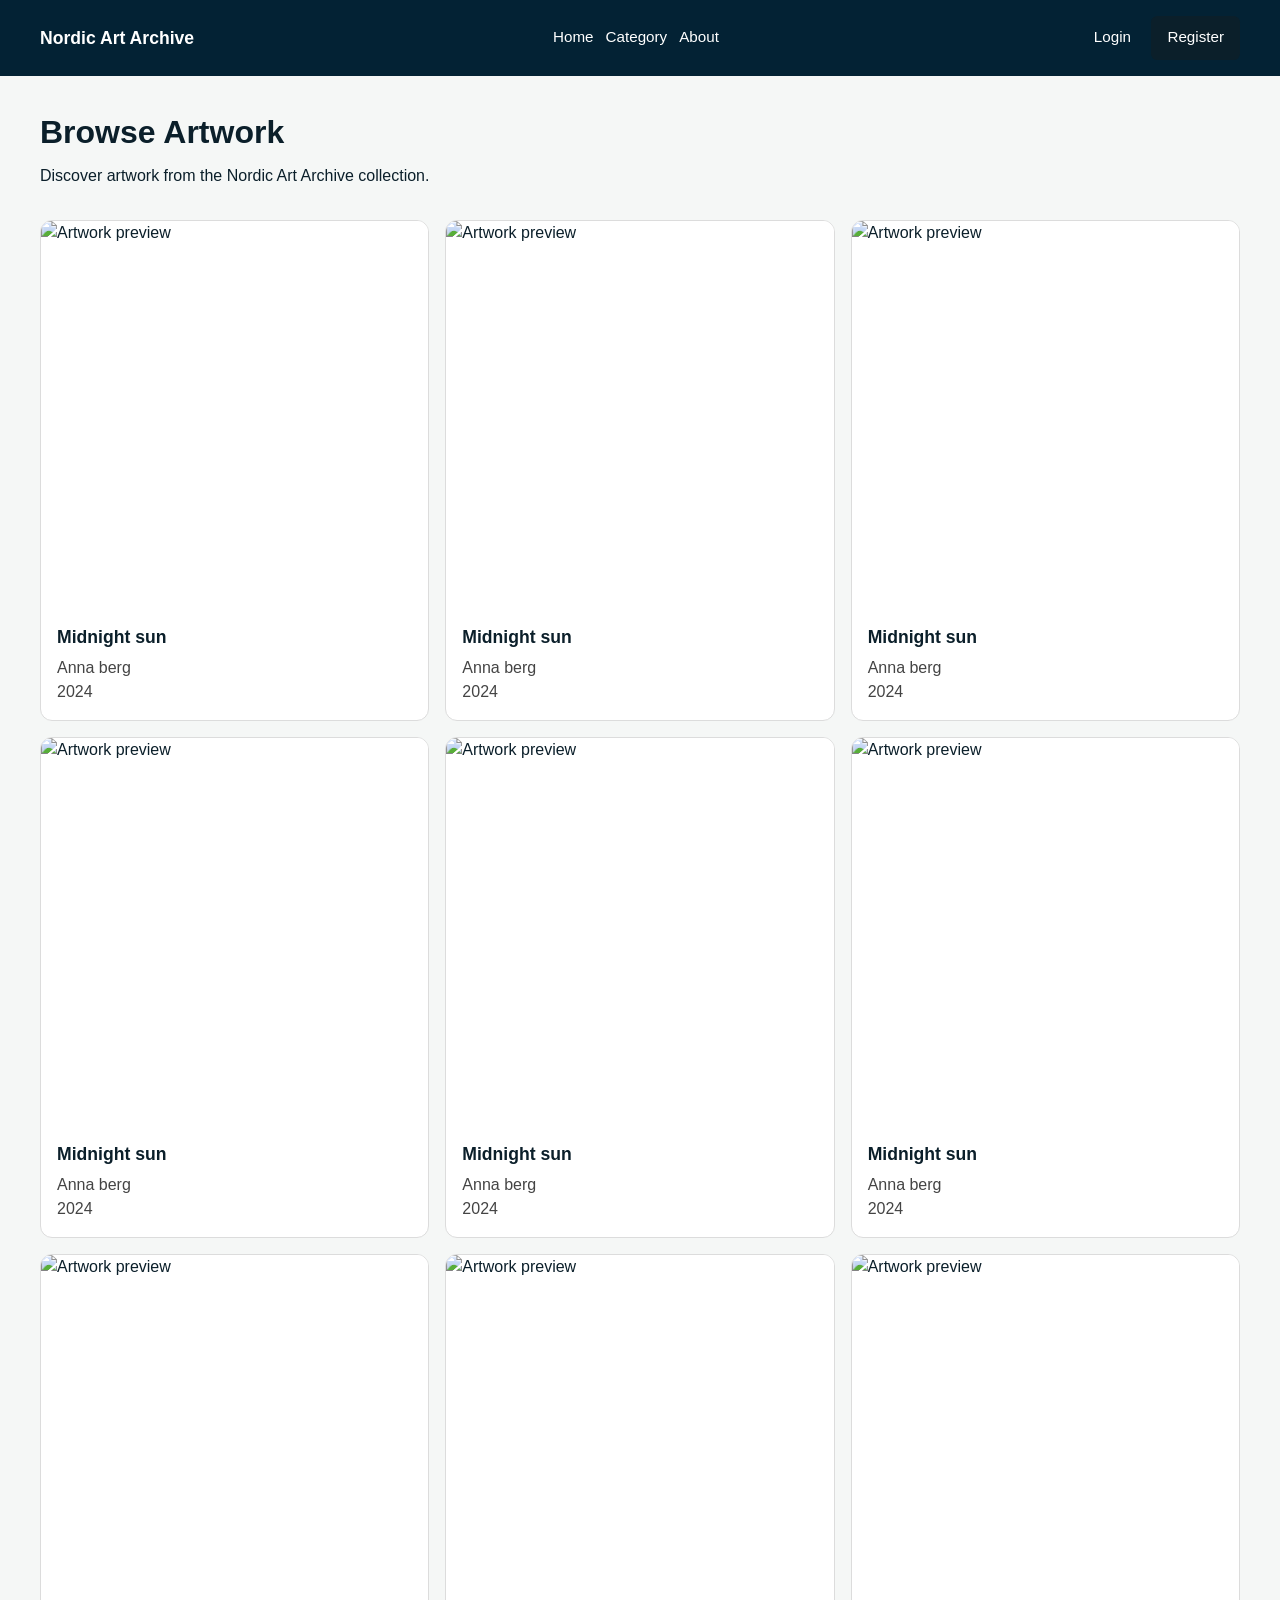
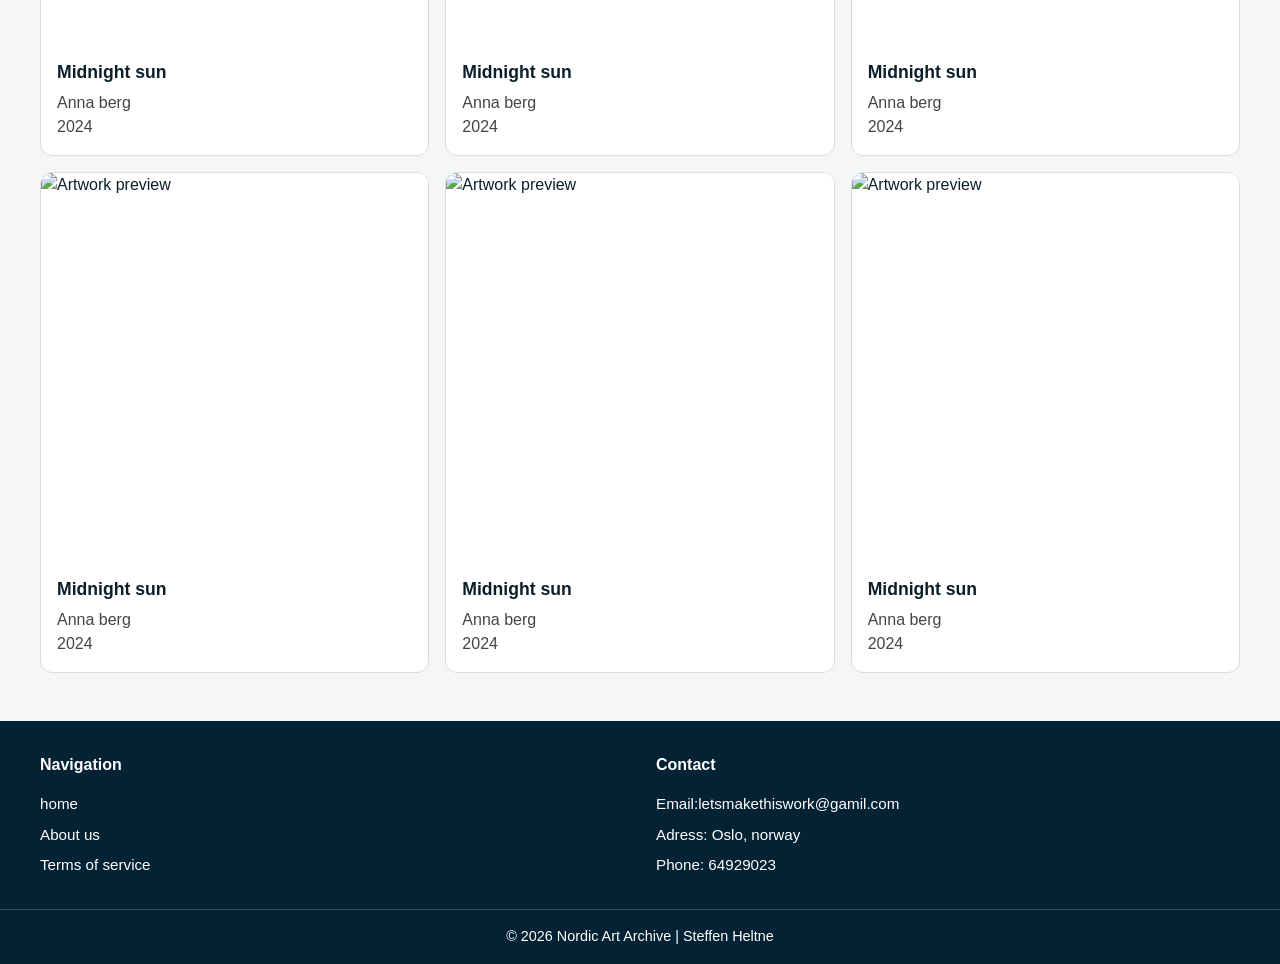
==== index.html @ b90b26b7 "changed  routing in html  and added more files  to  a diffrent folder" ====
<!doctype html>
<html lang="en">
  <head>
    <meta charset="UTF-8" />
    <meta name="viewport" content="width=device-width, initial-scale=1.0" />
    <title>Nordic Art Archive</title>
    <link rel="stylesheet" href="./assets/css/variables.css" />
    <link rel="stylesheet" href="./assets/css/style.css" />
  </head>
  <body>
    <header class="site-header">
      <div class="container header-wrapper">
        <a href="./index.html" class="logo">Nordic Art Archive</a>
        <!--Navbar with the nessesery buttons for an small site + an about page that will be added -->
        <nav class="site-nav" aria-label="Main navigation">
          <a href="./index.html" class="nav-link">Home</a>
          <a href="./artwork.html" class="nav-link">Category</a>
          <a href="./about.html" class="nav-link">About</a>
        </nav>

        <div class="header-section">
          <a href="#" class="btn btn-secondary">Login</a>
          <a href="#" class="btn btn-primary">Register</a>
        </div>
      </div>
    </header>
    <!--here is my main content, with 12 cards wisble to the customer who want to  see all of the art-->
    <main class="site-main">
      <section class="hero container">
        <h1 class="page-title">Browse Artwork</h1>
        <p class="page-lead">
          Discover artwork from the Nordic Art Archive collection.
        </p>
      </section>

      <section class="container">
        <div class="art-grid">
          <a href="#" class="art-card">
            <img src="#" alt="Artwork preview" class="art-card-image" />

            <div class="art-card-content">
              <h2 class="art-card-title">Midnight sun</h2>
              <p class="art-card-artist">Anna berg</p>
              <p class="art-card-year">2024</p>
            </div>
          </a>
          <a href="#" class="art-card">
            <img src="#" alt="Artwork preview" class="art-card-image" />

            <div class="art-card-content">
              <h2 class="art-card-title">Midnight sun</h2>
              <p class="art-card-artist">Anna berg</p>
              <p class="art-card-year">2024</p>
            </div>
          </a>
          <a href="#" class="art-card">
            <img src="#" alt="Artwork preview" class="art-card-image" />

            <div class="art-card-content">
              <h2 class="art-card-title">Midnight sun</h2>
              <p class="art-card-artist">Anna berg</p>
              <p class="art-card-year">2024</p>
            </div>
          </a>
          <a href="#" class="art-card">
            <img src="#" alt="Artwork preview" class="art-card-image" />

            <div class="art-card-content">
              <h2 class="art-card-title">Midnight sun</h2>
              <p class="art-card-artist">Anna berg</p>
              <p class="art-card-year">2024</p>
            </div>
          </a>
          <a href="#" class="art-card">
            <img src="#" alt="Artwork preview" class="art-card-image" />

            <div class="art-card-content">
              <h2 class="art-card-title">Midnight sun</h2>
              <p class="art-card-artist">Anna berg</p>
              <p class="art-card-year">2024</p>
            </div>
          </a>
          <a href="#" class="art-card">
            <img src="#" alt="Artwork preview" class="art-card-image" />

            <div class="art-card-content">
              <h2 class="art-card-title">Midnight sun</h2>
              <p class="art-card-artist">Anna berg</p>
              <p class="art-card-year">2024</p>
            </div>
          </a>
          <a href="#" class="art-card">
            <img src="#" alt="Artwork preview" class="art-card-image" />

            <div class="art-card-content">
              <h2 class="art-card-title">Midnight sun</h2>
              <p class="art-card-artist">Anna berg</p>
              <p class="art-card-year">2024</p>
            </div>
          </a>
          <a href="#" class="art-card">
            <img src="#" alt="Artwork preview" class="art-card-image" />

            <div class="art-card-content">
              <h2 class="art-card-title">Midnight sun</h2>
              <p class="art-card-artist">Anna berg</p>
              <p class="art-card-year">2024</p>
            </div>
          </a>
          <a href="#" class="art-card">
            <img src="#" alt="Artwork preview" class="art-card-image" />

            <div class="art-card-content">
              <h2 class="art-card-title">Midnight sun</h2>
              <p class="art-card-artist">Anna berg</p>
              <p class="art-card-year">2024</p>
            </div>
          </a>
          <a href="#" class="art-card">
            <img src="#" alt="Artwork preview" class="art-card-image" />

            <div class="art-card-content">
              <h2 class="art-card-title">Midnight sun</h2>
              <p class="art-card-artist">Anna berg</p>
              <p class="art-card-year">2024</p>
            </div>
          </a>
          <a href="#" class="art-card">
            <img src="#" alt="Artwork preview" class="art-card-image" />

            <div class="art-card-content">
              <h2 class="art-card-title">Midnight sun</h2>
              <p class="art-card-artist">Anna berg</p>
              <p class="art-card-year">2024</p>
            </div>
          </a>
          <a href="#" class="art-card">
            <img src="#" alt="Artwork preview" class="art-card-image" />

            <div class="art-card-content">
              <h2 class="art-card-title">Midnight sun</h2>
              <p class="art-card-artist">Anna berg</p>
              <p class="art-card-year">2024</p>
            </div>
          </a>
        </div>
      </section>
    </main>
    <!--My footer with details as contact/email/adress/phone typical small and easy footer-->
    <footer class="site-footer">
      <div class="container footer-wrapper">
        <div class="footer-column">
          <h2 class="footer-title">Navigation</h2>
          <a href="./index.html" class="footer-link">home</a>
          <a href="#" class="footer-link">About us</a>
          <a href="#" class="footer-link">Terms of service</a>
        </div>
        <div class="footer-column">
          <h2 class="footer-title">Contact</h2>
          <p class="footer-text">Email:letsmakethiswork@gamil.com</p>
          <p class="footer-text">Adress: Oslo, norway</p>
          <p class="footer-text">Phone: 64929023</p>
        </div>
      </div>

      <p class="footer-bottom">© 2026 Nordic Art Archive | Steffen Heltne</p>
    </footer>
    <script type="module" src="index.js"></script>
  </body>
</html>
---- assets/css/variables.css ----
:root {
  /*Background colors*/
  --color-bg: #f5f7f6; /* body with a whitecramy color for AAA approval*/
  --color-surface: #ffffff; /* card will have a white surface to show if a error acure*/

  --color-primary: #0b1f2a; /* primary for navbar/footer and primary buttons*/

  --color-accent: #1e4d68; /* hover color when its activated /buttons*/

  --color-text-primary: #0f172a; /* a dark blue ish thatis the main text color that fits the other colors*/

  --color-text-secondary: #475569; /* grayblue is secondary text as p text for card and about us */

  --color-border: #d6dcdc; /* weak white/ almost transparent for borders*/
}
---- assets/css/style.css ----
*,
* ::before,
*::after {
  box-sizing: border-box;
}

html {
  font-size: 16px;
}

body {
  margin: 0;
  font-family: Arial, Helvetica, sans-serif;
  line-height: 1.5;
  background-color: var(--color-bg);
  color: var(--color-primary);
}

img {
  display: block;
  width: 100%;
}

a {
  color: inherit;
  text-decoration: none;
}

:focus-visible {
  outline: 3px solid #7cc4ff;
  outline-offset: 3px;
}
/* these  will be reusable stuff and moved into a gloable*/
.container {
  width: min(100% - 2rem, 1200px);
  margin-inline: auto;
}

.btn {
  display: inline-block;
  padding: 0.65rem 1rem;
  border: 1px var(--color-border);
  border-radius: 0.4rem;
  font-size: 0.95rem;
  text-align: center;
}

.btn-primary {
  background-color: var(--color-primary);
  color: #ffffff;
}

.btn-secondary {
  background-color: transparent;
  color: #ffffff;
}
/* they end here */

/* here is the header section */

.site-header {
  background-color: #032234;
  color: #ffffff;
  padding: 1rem 0;
}

.header-wrapper {
  display: grid;
  gap: 1rem;
}

.logo {
  /* there will be added a good logo later */
  font-size: 1.1rem;
  font-weight: 700;
}

.site-nav {
  display: flex;
  flex-wrap: wrap;
  gap: 0.75rem;
}

.nav-link {
  font-size: 0.95rem;
}

.header-actions {
  display: flex;
  gap: 0.75rem;
  flex-wrap: wrap;
}

/* here you can find my main content/main part of the body with the boxes*/

.site-main {
  padding: 2rem 0 3rem;
}

.hero {
  margin-bottom: 2rem;
}

.page-title {
  margin: 0 0 0.5rem;
  font-size: 1.75rem;
}

.page-lead {
  margin: 0;
  max-width: 55ch;
}

/*this part is the cards section*/

.art-grid {
  display: grid;
  grid-template-columns: 1fr;
  gap: 1rem;
}

.art-card {
  background-color: #ffffff;
  border: 1px solid #dcdcdc;
  border-radius: 0.75rem;
  overflow: hidden;
  transition:
    transform 0.2s ease,
    box-shadow 0.2s ease;
}

.art-card:hover {
  transform: translateY(-2px);
  box-shadow: 0 8px 20px rgba(0, 0, 0, 0.08);
}

.art-card-image {
  aspect-ratio: 1/1;
  object-fit: cover;
  background-color: var(--color-surface);
}

.art-card-content {
  padding: 1rem;
}

.art-card-title {
  margin: 0 0 0.35rem;
  font-size: 1.1rem;
}

.art-card-artist,
.art-card-year {
  margin: 0;
  color: #444;
}

.site-footer {
  background-color: #032234;
  color: #ffffff;
  padding-top: 2rem;
}

.footer-wrapper {
  display: grid;
  gap: 2rem;
  padding-bottom: 2rem;
}

.footer-column {
  display: grid;
  gap: 0.5rem;
}

.footer-title {
  margin: 0 0 0.5rem;
  font-size: 1rem;
}

.footer-link,
.footer-text {
  font-size: 0.95rem;
  margin: 0;
}

.footer-bottom {
  margin: 0;
  padding: 1rem;
  text-align: center;
  border-top: 1px solid rgba(255, 255, 255, 0.2);
  font-size: 0.9rem;
}

@media (min-width: 600px) {
  .art-grid {
    grid-template-columns: repeat(2, 1fr);
  }

  .footer-wrapper {
    grid-template-columns: repeat(2, 1fr);
  }
}

@media (min-width: 900px) {
  .header-wrapper {
    grid-template-columns: auto 1fr auto;
    align-items: center;
  }

  .site-nav {
    justify-content: center;
  }

  .art-grid {
    grid-template-columns: repeat(3, 1fr);
  }

  .page-title {
    font-size: 2rem;
  }
}
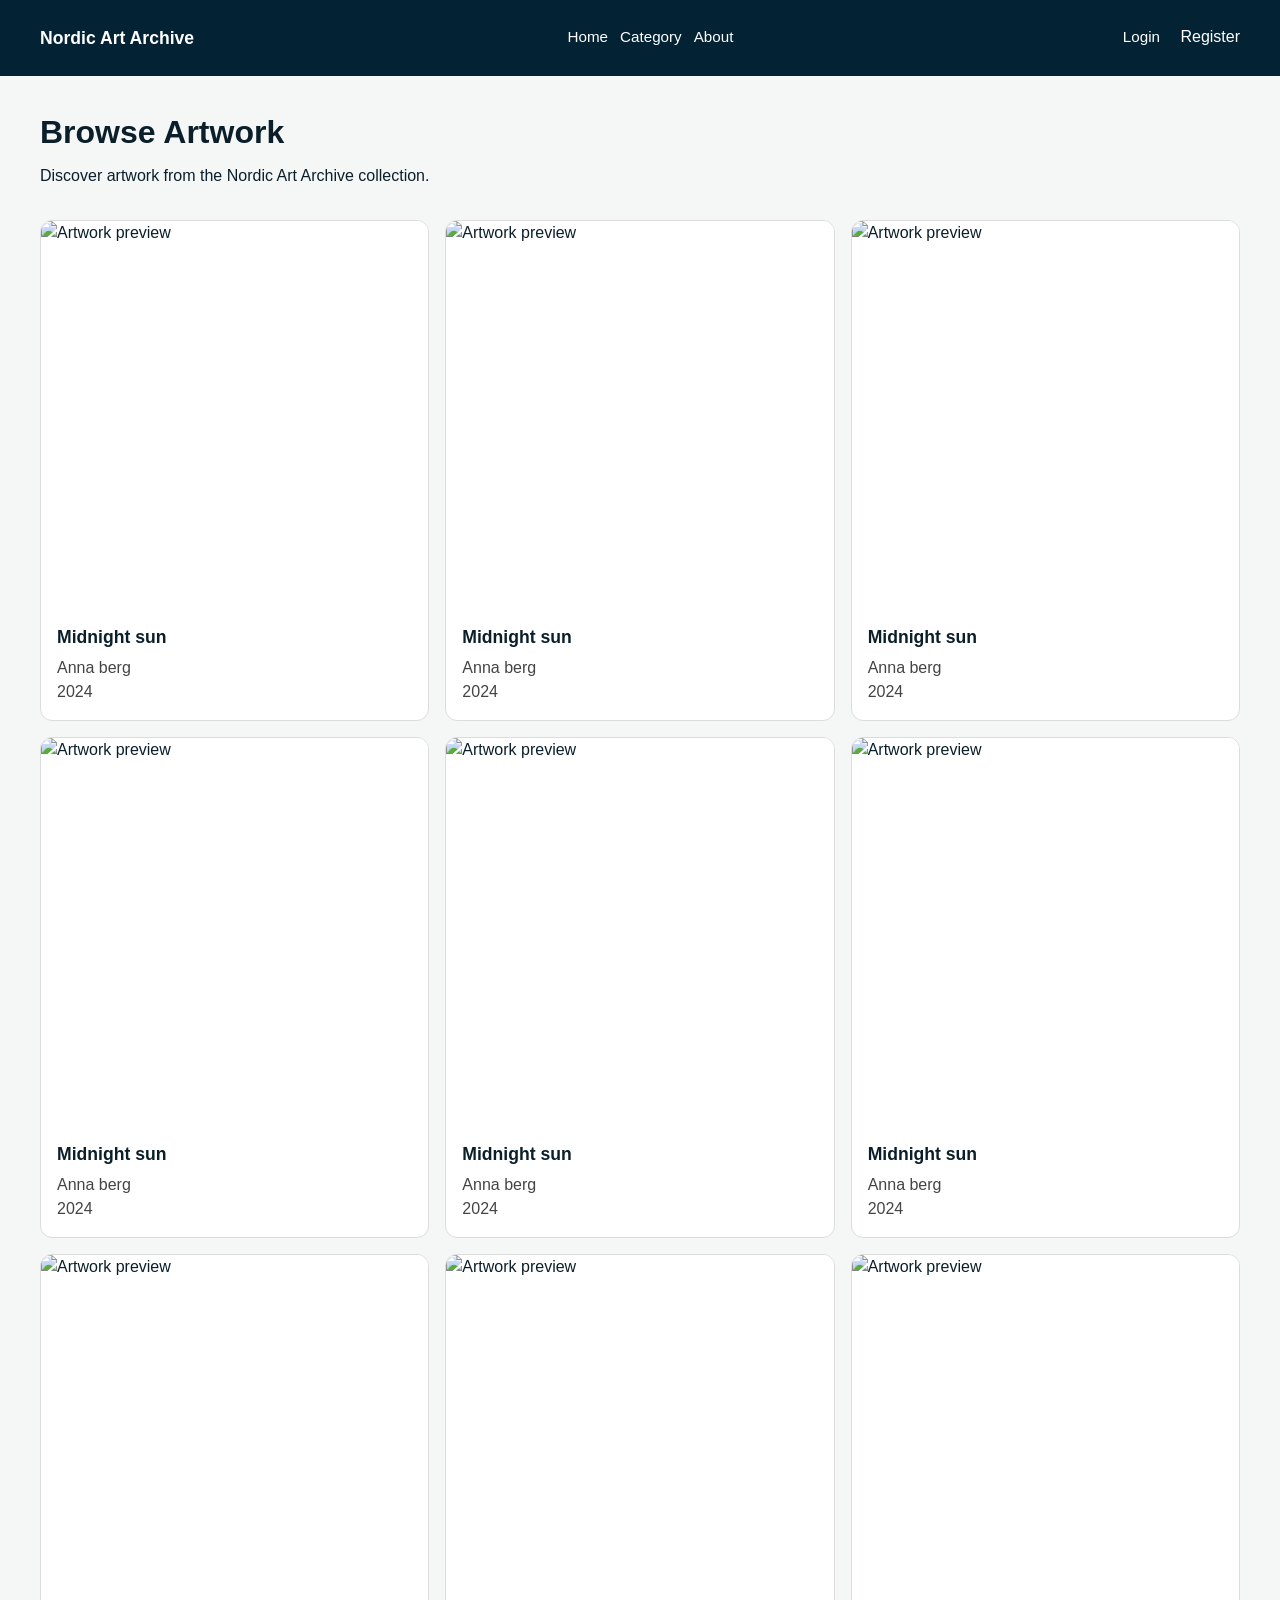
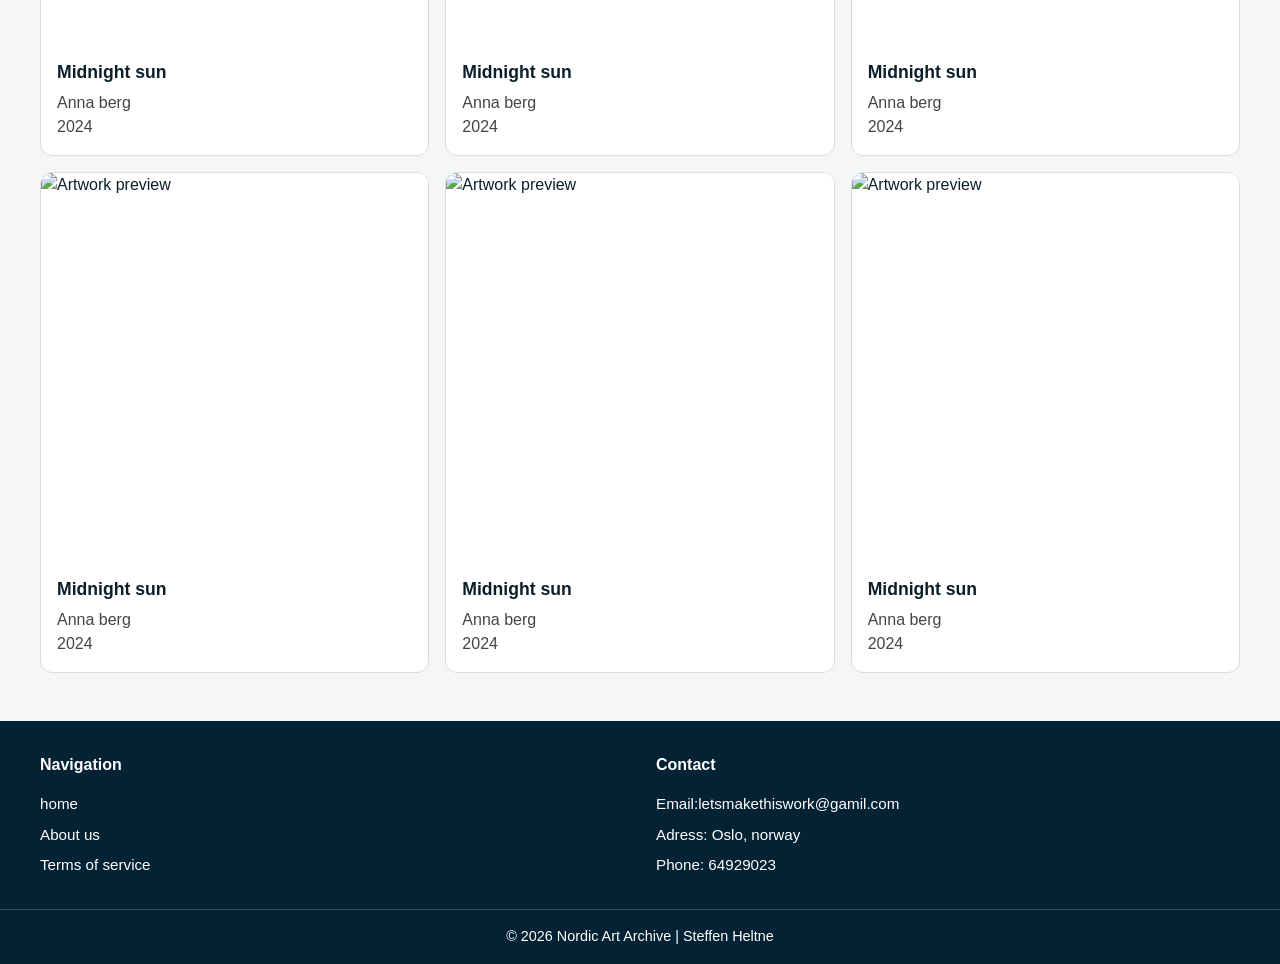
==== commit 895e48c9: "corrected routin on new files" ====
--- a/index.html
+++ b/index.html
@@ -19,8 +19,8 @@
         </nav>
 
         <div class="header-section">
-          <a href="#" class="btn btn-secondary">Login</a>
-          <a href="#" class="btn btn-primary">Register</a>
+          <a href="./account/login.html" class="btn btn-secondary">Login</a>
+          <a href="./account/register.html" clas="btn btn-primary">Register</a>
         </div>
       </div>
     </header>
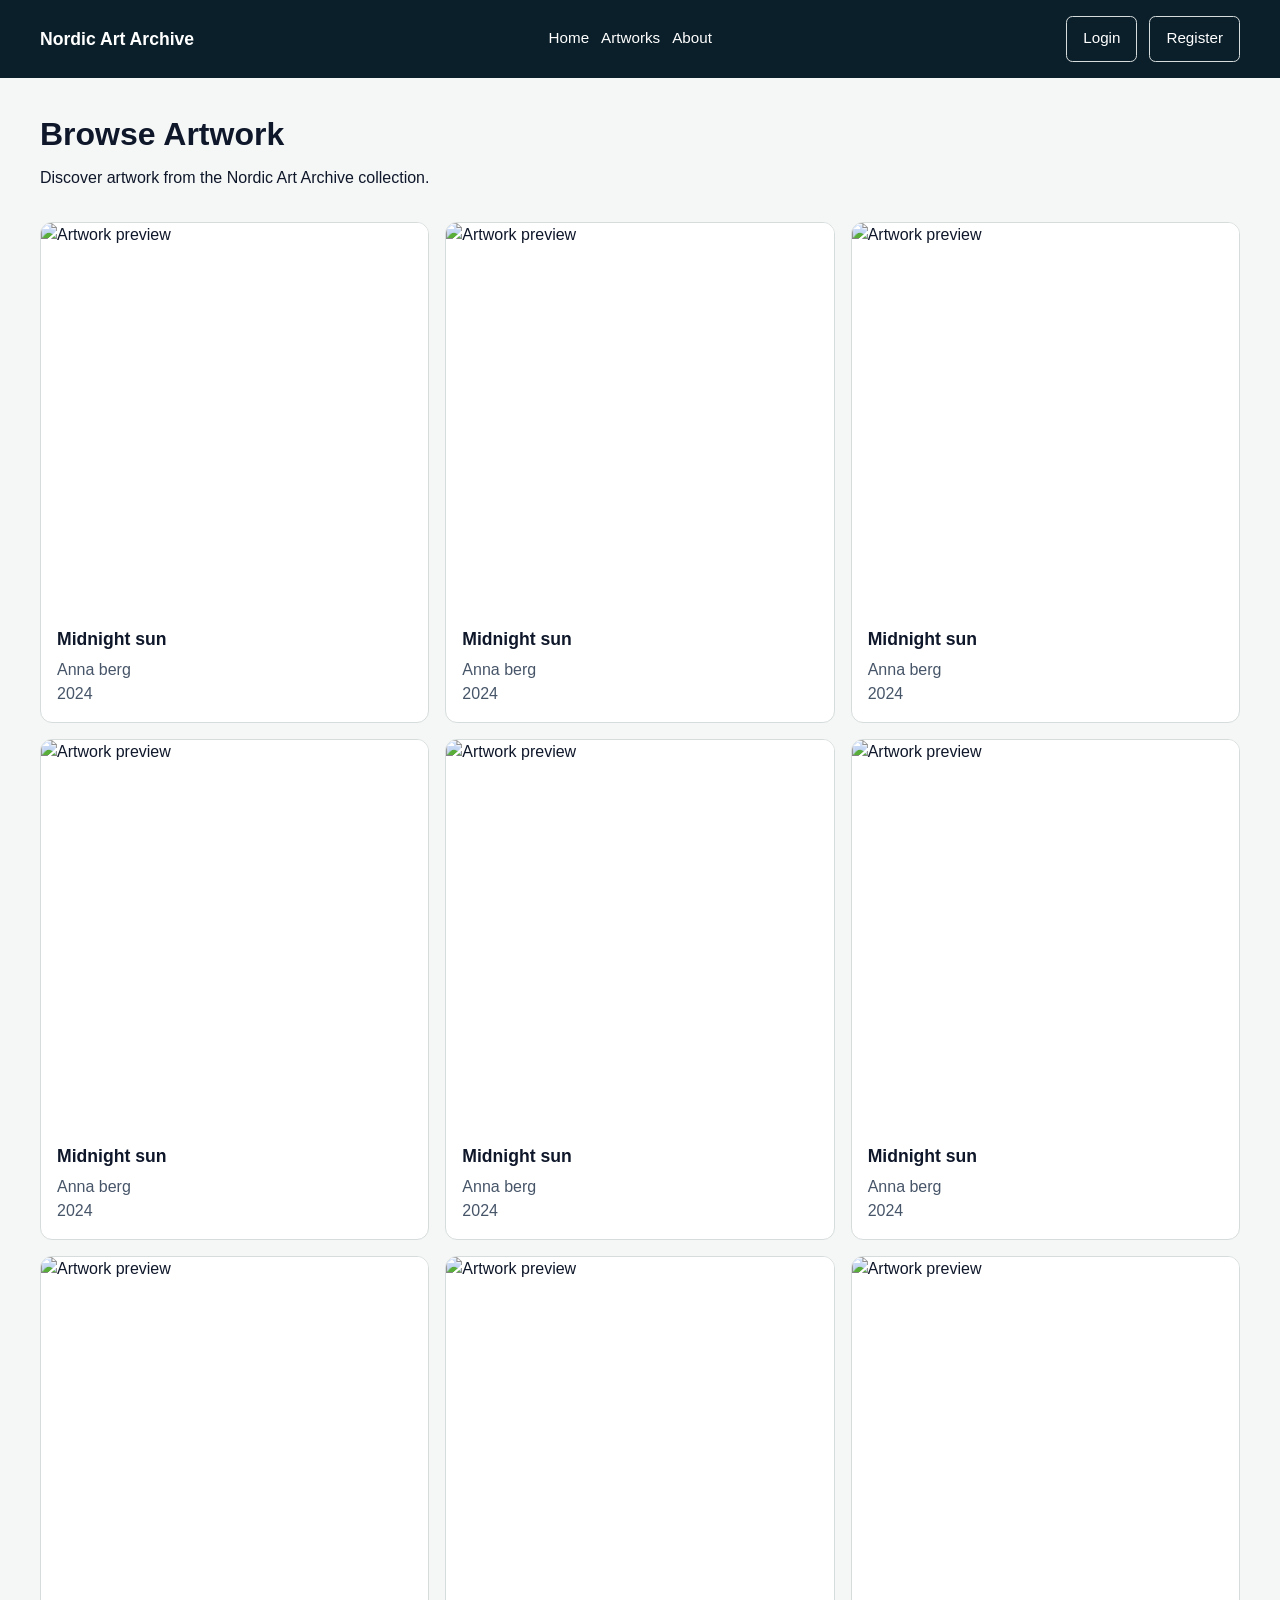
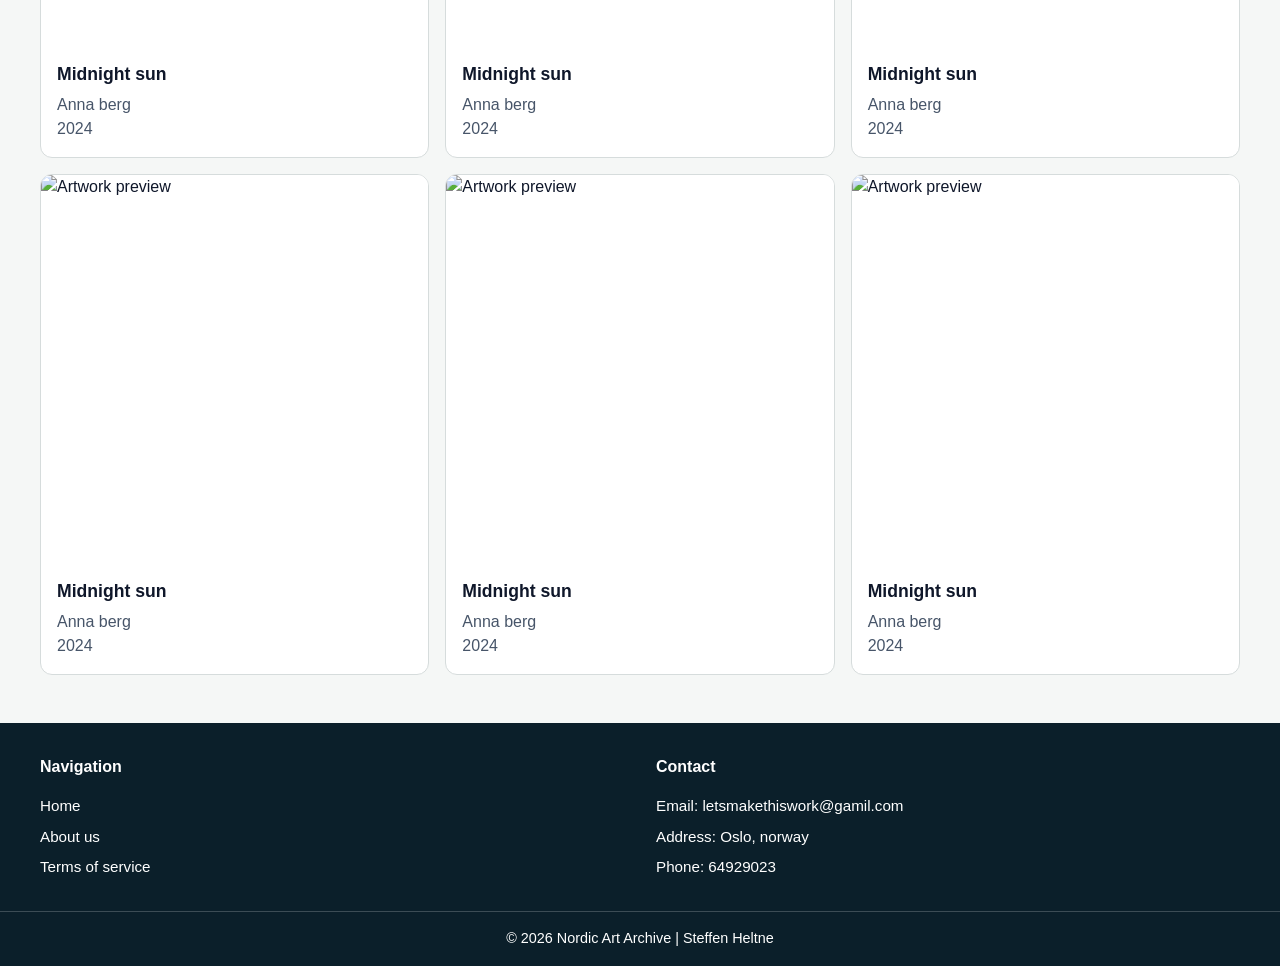
==== commit f767728f: "created long and register page, changed some error text and corrected the var and style part of css" ====
--- a/index.html
+++ b/index.html
@@ -14,13 +14,13 @@
         <!--Navbar with the nessesery buttons for an small site + an about page that will be added -->
         <nav class="site-nav" aria-label="Main navigation">
           <a href="./index.html" class="nav-link">Home</a>
-          <a href="./artwork.html" class="nav-link">Category</a>
+          <a href="./artwork.html" class="nav-link">Artworks</a>
           <a href="./about.html" class="nav-link">About</a>
         </nav>
 
-        <div class="header-section">
+        <div class="header-actions">
           <a href="./account/login.html" class="btn btn-secondary">Login</a>
-          <a href="./account/register.html" clas="btn btn-primary">Register</a>
+          <a href="./account/register.html" class="btn btn-primary">Register</a>
         </div>
       </div>
     </header>
@@ -33,9 +33,9 @@
         </p>
       </section>
 
-      <section class="container">
+      <section class="container" aria-label="Artwork feed">
         <div class="art-grid">
-          <a href="#" class="art-card">
+          <a href="./artwork.html" class="art-card">
             <img src="#" alt="Artwork preview" class="art-card-image" />
 
             <div class="art-card-content">
@@ -151,20 +151,20 @@
       <div class="container footer-wrapper">
         <div class="footer-column">
           <h2 class="footer-title">Navigation</h2>
-          <a href="./index.html" class="footer-link">home</a>
-          <a href="#" class="footer-link">About us</a>
+          <a href="./index.html" class="footer-link">Home</a>
+          <a href="./about.html" class="footer-link">About us</a>
           <a href="#" class="footer-link">Terms of service</a>
         </div>
         <div class="footer-column">
           <h2 class="footer-title">Contact</h2>
-          <p class="footer-text">Email:letsmakethiswork@gamil.com</p>
-          <p class="footer-text">Adress: Oslo, norway</p>
+          <p class="footer-text">Email: letsmakethiswork@gamil.com</p>
+          <p class="footer-text">Address: Oslo, norway</p>
           <p class="footer-text">Phone: 64929023</p>
         </div>
       </div>
 
       <p class="footer-bottom">© 2026 Nordic Art Archive | Steffen Heltne</p>
     </footer>
-    <script type="module" src="index.js"></script>
+    <script type="module" src="./assets/js/utils/index.js"></script>
   </body>
 </html>
--- a/assets/css/variables.css
+++ b/assets/css/variables.css
@@ -5,7 +5,7 @@
 
   --color-primary: #0b1f2a; /* primary for navbar/footer and primary buttons*/
 
-  --color-accent: #1e4d68; /* hover color when its activated /buttons*/
+  --color-accent: #1e4d6b; /* hover color when its activated /buttons*/
 
   --color-text-primary: #0f172a; /* a dark blue ish thatis the main text color that fits the other colors*/
 
--- a/assets/css/style.css
+++ b/assets/css/style.css
@@ -1,5 +1,5 @@
 *,
-* ::before,
+*::before,
 *::after {
   box-sizing: border-box;
 }
@@ -13,7 +13,7 @@
   font-family: Arial, Helvetica, sans-serif;
   line-height: 1.5;
   background-color: var(--color-bg);
-  color: var(--color-primary);
+  color: var(--color-text-primary);
 }
 
 img {
@@ -39,7 +39,7 @@
 .btn {
   display: inline-block;
   padding: 0.65rem 1rem;
-  border: 1px var(--color-border);
+  border: 1px solid var(--color-border);
   border-radius: 0.4rem;
   font-size: 0.95rem;
   text-align: center;
@@ -47,20 +47,20 @@
 
 .btn-primary {
   background-color: var(--color-primary);
-  color: #ffffff;
+  color: var(--color-surface);
 }
 
 .btn-secondary {
   background-color: transparent;
-  color: #ffffff;
+  color: var(--color-surface);
 }
 /* they end here */
 
 /* here is the header section */
 
 .site-header {
-  background-color: #032234;
-  color: #ffffff;
+  background-color: var(--color-primary);
+  color: var(--color-surface);
   padding: 1rem 0;
 }
 
@@ -120,8 +120,8 @@
 }
 
 .art-card {
-  background-color: #ffffff;
-  border: 1px solid #dcdcdc;
+  background-color: var(--color-surface);
+  border: 1px solid var(--color-border);
   border-radius: 0.75rem;
   overflow: hidden;
   transition:
@@ -152,12 +152,12 @@
 .art-card-artist,
 .art-card-year {
   margin: 0;
-  color: #444;
+  color: var(--color-text-secondary);
 }
 
 .site-footer {
-  background-color: #032234;
-  color: #ffffff;
+  background-color: var(--color-primary);
+  color: var(--color-surface);
   padding-top: 2rem;
 }
 
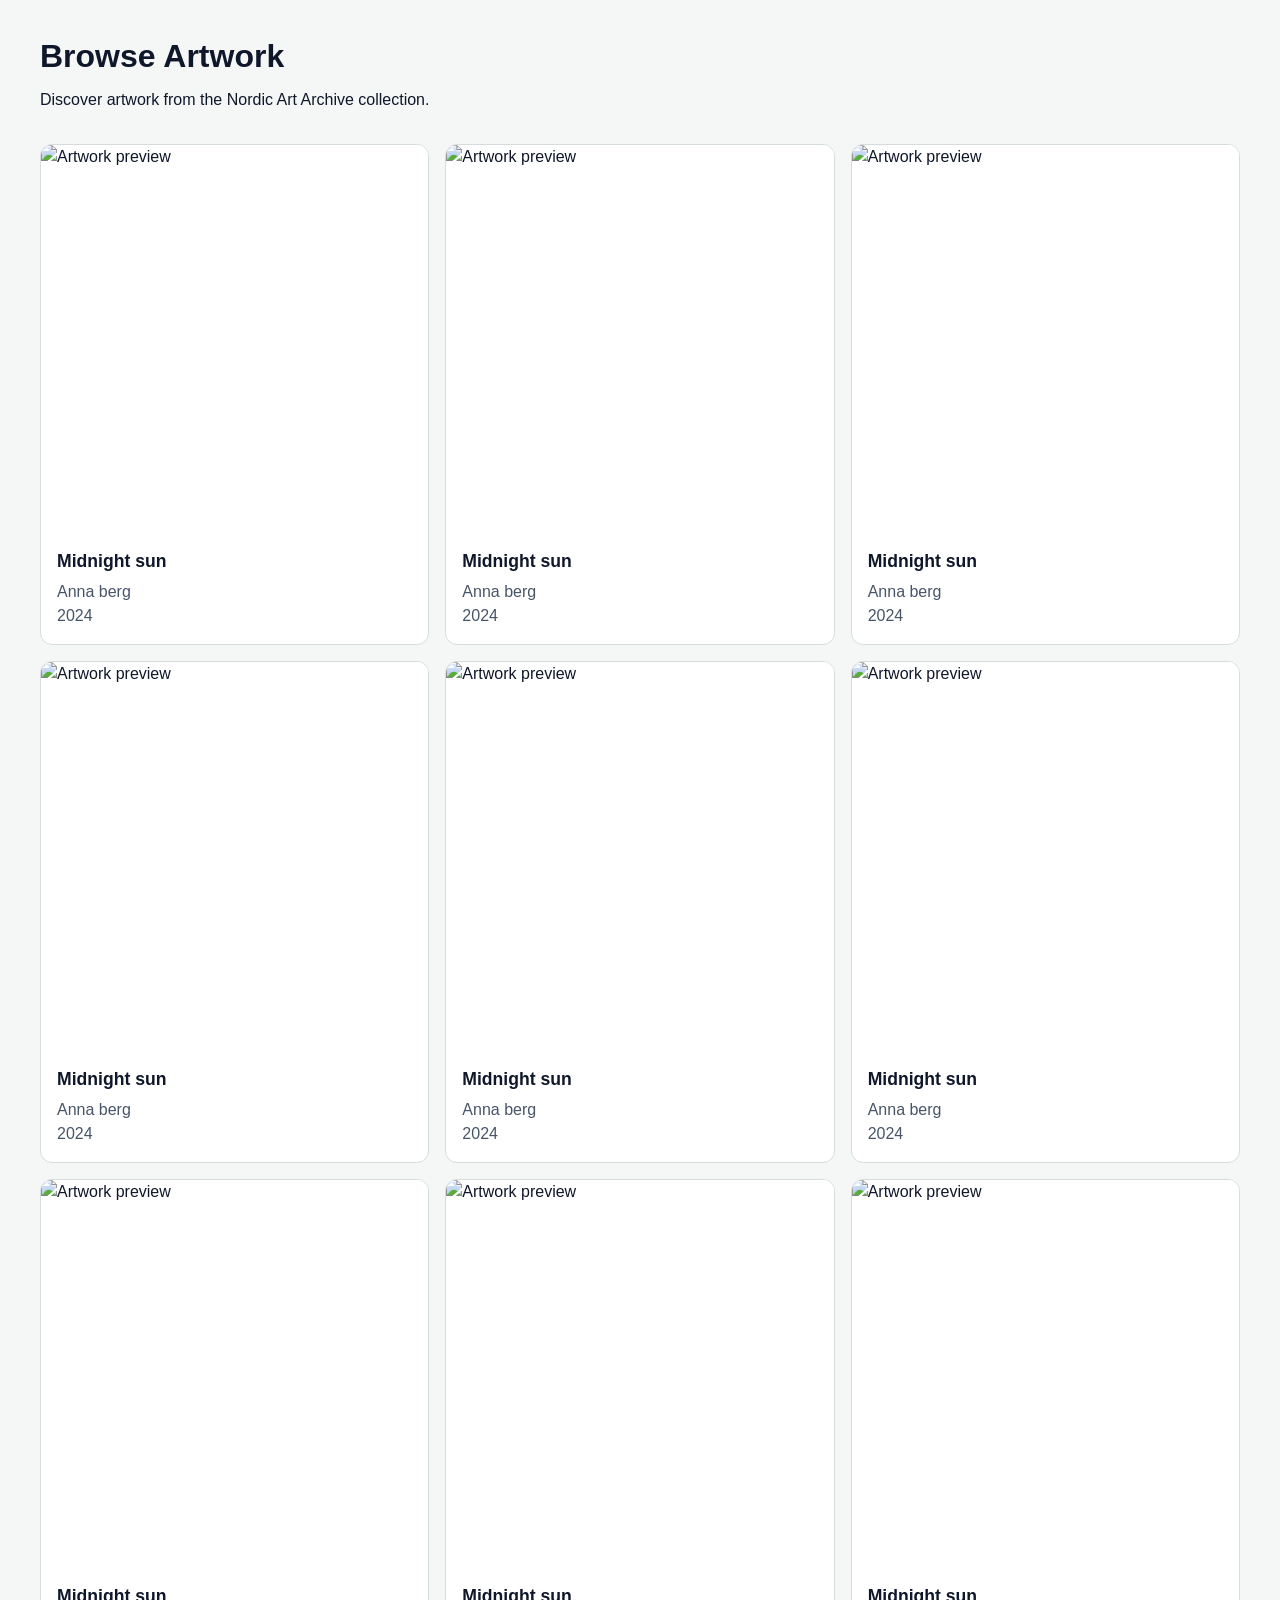
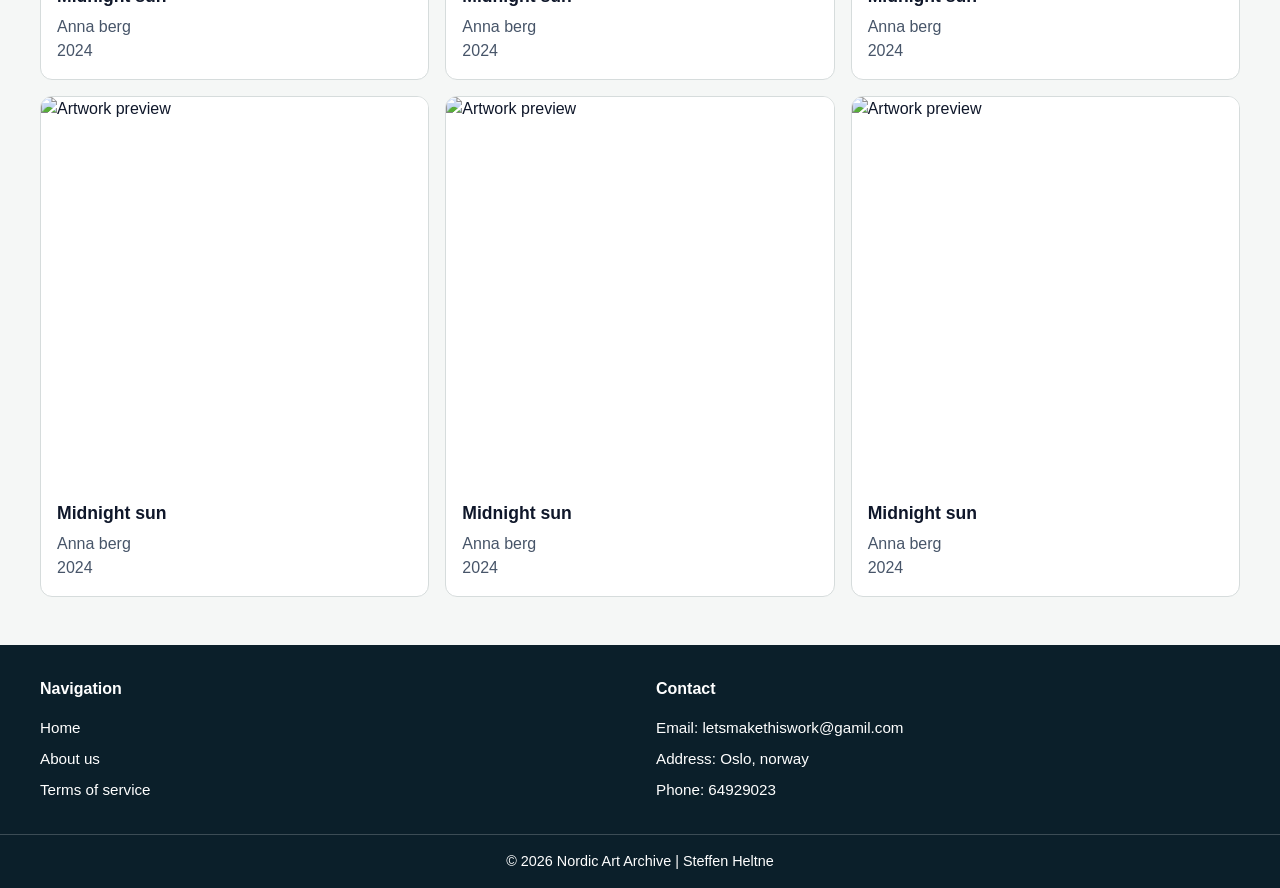
==== commit 7a779493: "added a new structure to css files and linked the navbar to right place" ====
--- a/index.html
+++ b/index.html
@@ -8,22 +8,7 @@
     <link rel="stylesheet" href="./assets/css/style.css" />
   </head>
   <body>
-    <header class="site-header">
-      <div class="container header-wrapper">
-        <a href="./index.html" class="logo">Nordic Art Archive</a>
-        <!--Navbar with the nessesery buttons for an small site + an about page that will be added -->
-        <nav class="site-nav" aria-label="Main navigation">
-          <a href="./index.html" class="nav-link">Home</a>
-          <a href="./artwork.html" class="nav-link">Artworks</a>
-          <a href="./about.html" class="nav-link">About</a>
-        </nav>
-
-        <div class="header-actions">
-          <a href="./account/login.html" class="btn btn-secondary">Login</a>
-          <a href="./account/register.html" class="btn btn-primary">Register</a>
-        </div>
-      </div>
-    </header>
+    <header id="Navbar"></header>
     <!--here is my main content, with 12 cards wisble to the customer who want to  see all of the art-->
     <main class="site-main">
       <section class="hero container">
@@ -166,5 +151,6 @@
       <p class="footer-bottom">© 2026 Nordic Art Archive | Steffen Heltne</p>
     </footer>
     <script type="module" src="./assets/js/utils/index.js"></script>
+    <script type="module" src="./assets/js/components/navbar.js"></script>
   </body>
 </html>
--- a/assets/css/style.css
+++ b/assets/css/style.css
@@ -1,221 +1,18 @@
-*,
-*::before,
-*::after {
-  box-sizing: border-box;
-}
+@import url("./base/variables.css");
+@import url("./base/reset.css");
+@import url("./base/typography.css");
+@import url("./base/utilities.css");
 
-html {
-  font-size: 16px;
-}
+@import url("./layout/header.css");
+@import url("./layout/footer.css");
+@import url("./layout/main.css");
+@import url("./layout/grid.css");
 
-body {
-  margin: 0;
-  font-family: Arial, Helvetica, sans-serif;
-  line-height: 1.5;
-  background-color: var(--color-bg);
-  color: var(--color-text-primary);
-}
+@import url("./components/button.css");
+@import url("./components/cards.css");
+@import url("./components/forms.css");
+@import url("./components/messages.css");
 
-img {
-  display: block;
-  width: 100%;
-}
-
-a {
-  color: inherit;
-  text-decoration: none;
-}
-
-:focus-visible {
-  outline: 3px solid #7cc4ff;
-  outline-offset: 3px;
-}
-/* these  will be reusable stuff and moved into a gloable*/
-.container {
-  width: min(100% - 2rem, 1200px);
-  margin-inline: auto;
-}
-
-.btn {
-  display: inline-block;
-  padding: 0.65rem 1rem;
-  border: 1px solid var(--color-border);
-  border-radius: 0.4rem;
-  font-size: 0.95rem;
-  text-align: center;
-}
-
-.btn-primary {
-  background-color: var(--color-primary);
-  color: var(--color-surface);
-}
-
-.btn-secondary {
-  background-color: transparent;
-  color: var(--color-surface);
-}
-/* they end here */
-
-/* here is the header section */
-
-.site-header {
-  background-color: var(--color-primary);
-  color: var(--color-surface);
-  padding: 1rem 0;
-}
-
-.header-wrapper {
-  display: grid;
-  gap: 1rem;
-}
-
-.logo {
-  /* there will be added a good logo later */
-  font-size: 1.1rem;
-  font-weight: 700;
-}
-
-.site-nav {
-  display: flex;
-  flex-wrap: wrap;
-  gap: 0.75rem;
-}
-
-.nav-link {
-  font-size: 0.95rem;
-}
-
-.header-actions {
-  display: flex;
-  gap: 0.75rem;
-  flex-wrap: wrap;
-}
-
-/* here you can find my main content/main part of the body with the boxes*/
-
-.site-main {
-  padding: 2rem 0 3rem;
-}
-
-.hero {
-  margin-bottom: 2rem;
-}
-
-.page-title {
-  margin: 0 0 0.5rem;
-  font-size: 1.75rem;
-}
-
-.page-lead {
-  margin: 0;
-  max-width: 55ch;
-}
-
-/*this part is the cards section*/
-
-.art-grid {
-  display: grid;
-  grid-template-columns: 1fr;
-  gap: 1rem;
-}
-
-.art-card {
-  background-color: var(--color-surface);
-  border: 1px solid var(--color-border);
-  border-radius: 0.75rem;
-  overflow: hidden;
-  transition:
-    transform 0.2s ease,
-    box-shadow 0.2s ease;
-}
-
-.art-card:hover {
-  transform: translateY(-2px);
-  box-shadow: 0 8px 20px rgba(0, 0, 0, 0.08);
-}
-
-.art-card-image {
-  aspect-ratio: 1/1;
-  object-fit: cover;
-  background-color: var(--color-surface);
-}
-
-.art-card-content {
-  padding: 1rem;
-}
-
-.art-card-title {
-  margin: 0 0 0.35rem;
-  font-size: 1.1rem;
-}
-
-.art-card-artist,
-.art-card-year {
-  margin: 0;
-  color: var(--color-text-secondary);
-}
-
-.site-footer {
-  background-color: var(--color-primary);
-  color: var(--color-surface);
-  padding-top: 2rem;
-}
-
-.footer-wrapper {
-  display: grid;
-  gap: 2rem;
-  padding-bottom: 2rem;
-}
-
-.footer-column {
-  display: grid;
-  gap: 0.5rem;
-}
-
-.footer-title {
-  margin: 0 0 0.5rem;
-  font-size: 1rem;
-}
-
-.footer-link,
-.footer-text {
-  font-size: 0.95rem;
-  margin: 0;
-}
-
-.footer-bottom {
-  margin: 0;
-  padding: 1rem;
-  text-align: center;
-  border-top: 1px solid rgba(255, 255, 255, 0.2);
-  font-size: 0.9rem;
-}
-
-@media (min-width: 600px) {
-  .art-grid {
-    grid-template-columns: repeat(2, 1fr);
-  }
-
-  .footer-wrapper {
-    grid-template-columns: repeat(2, 1fr);
-  }
-}
-
-@media (min-width: 900px) {
-  .header-wrapper {
-    grid-template-columns: auto 1fr auto;
-    align-items: center;
-  }
-
-  .site-nav {
-    justify-content: center;
-  }
-
-  .art-grid {
-    grid-template-columns: repeat(3, 1fr);
-  }
-
-  .page-title {
-    font-size: 2rem;
-  }
-}
+@import url("./pages/auth.css");
+@import url("./pages/artwork.css");
+@import url("./pages/create.css");
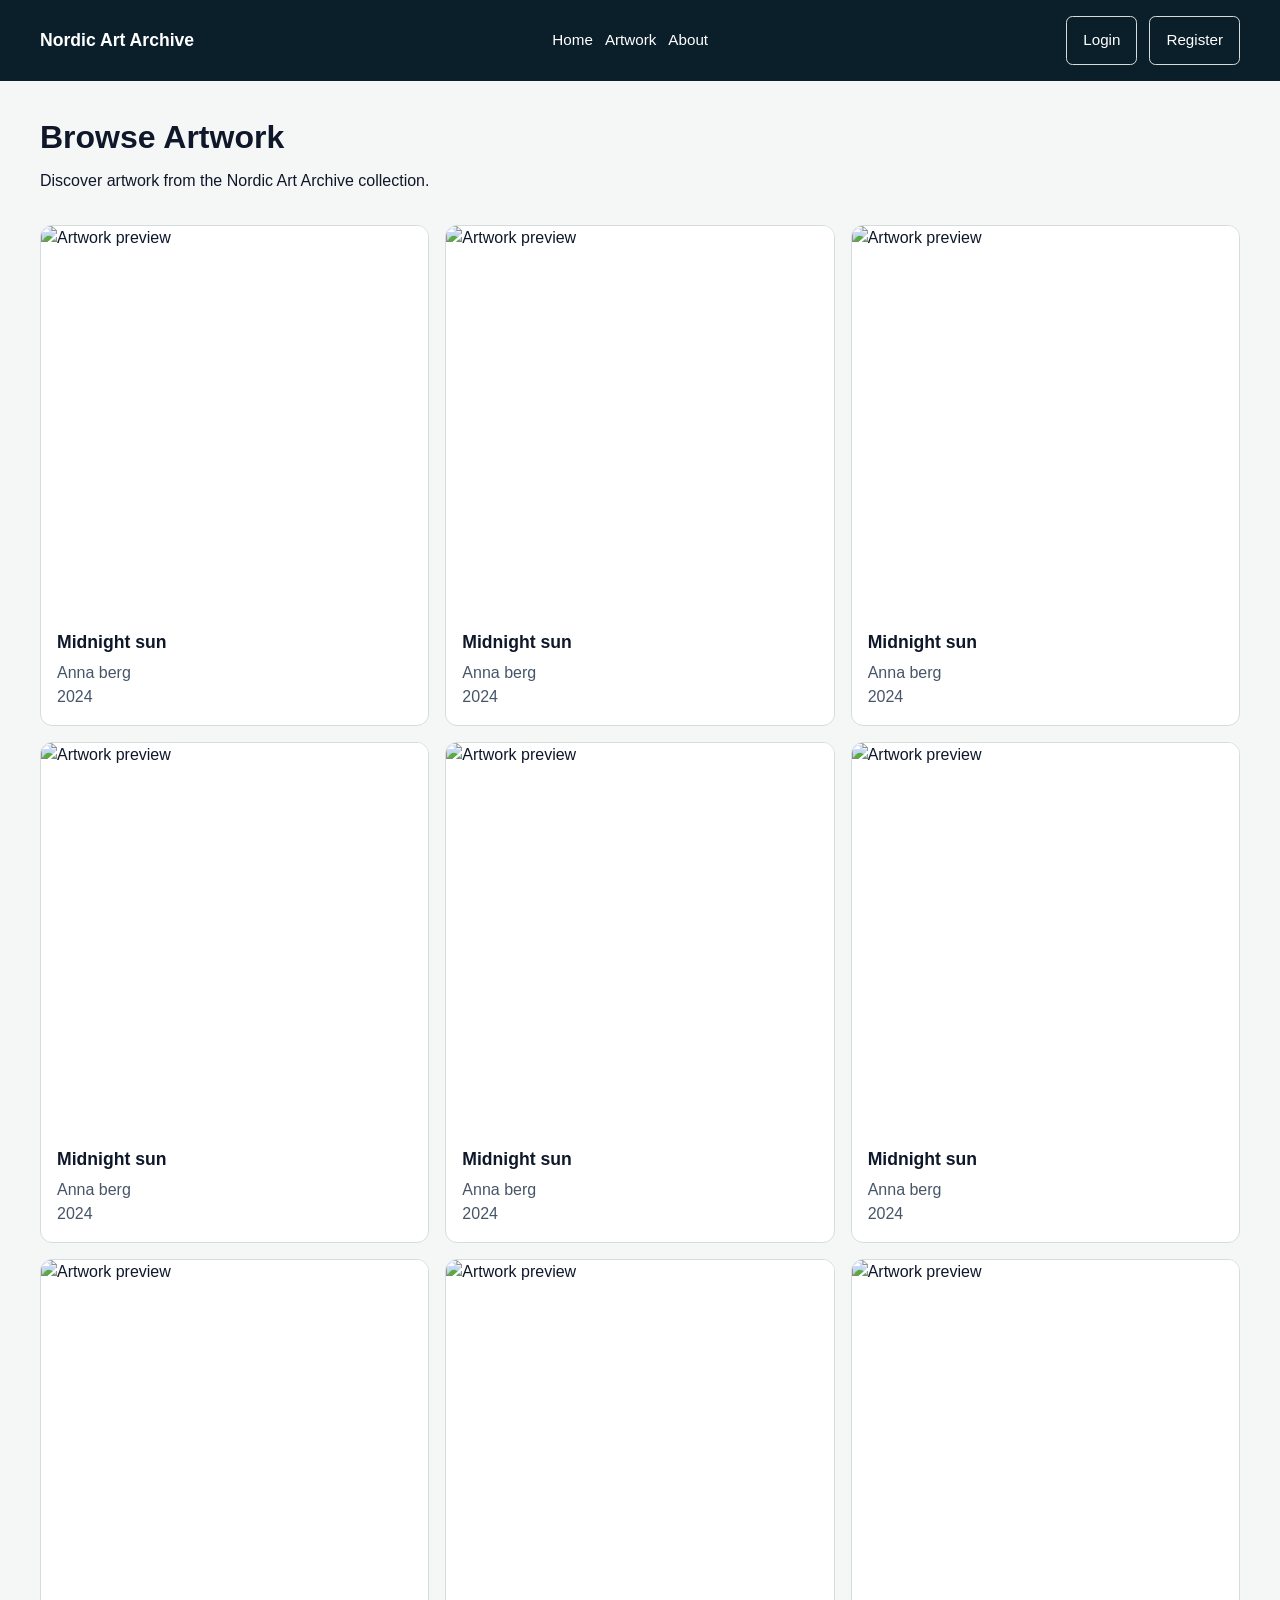
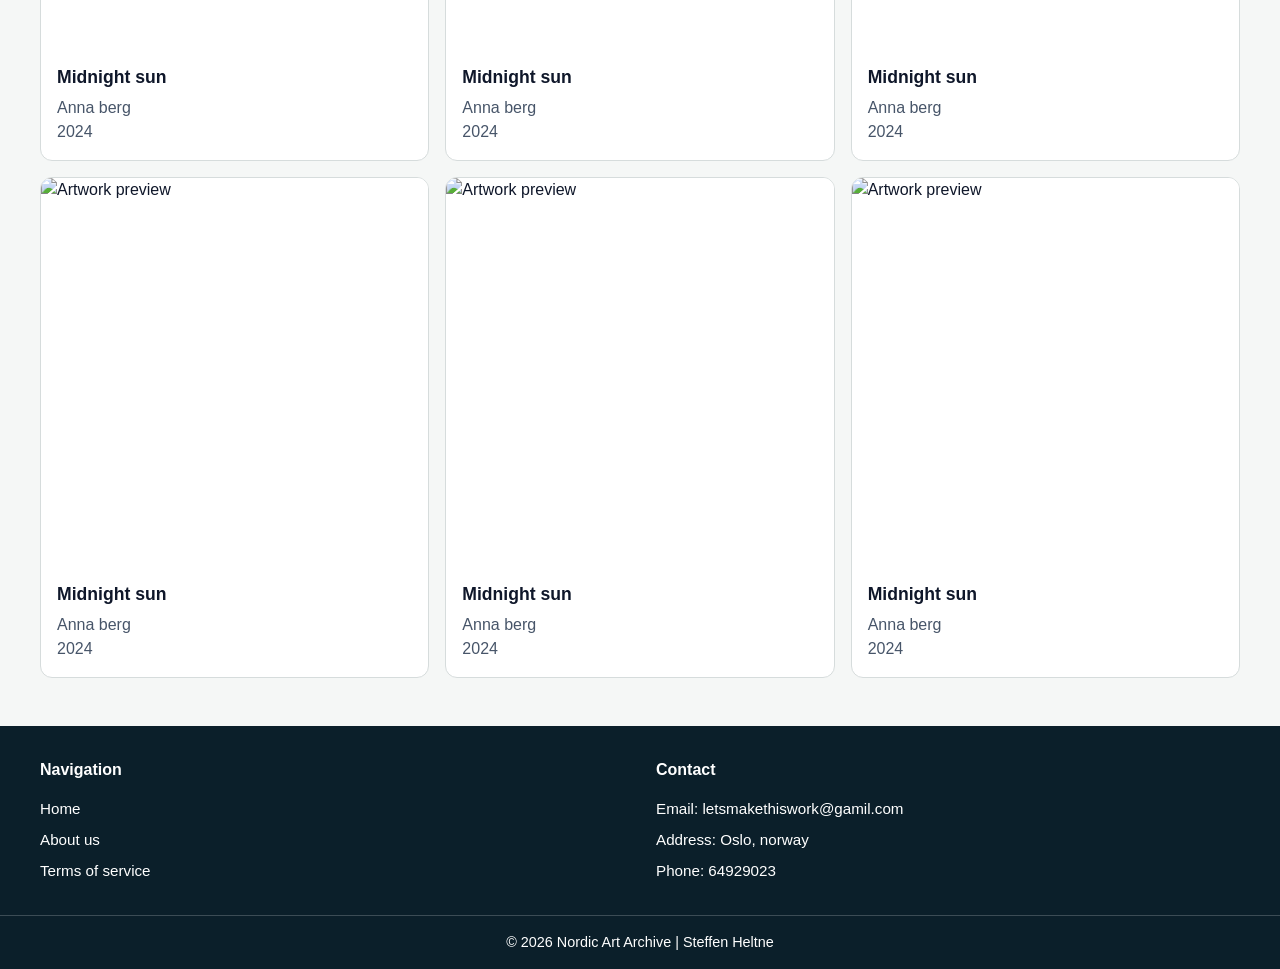
==== commit a350be1f: "created create.html /js and added struckture + fixed a bunch of small fault links that broke the pag" ====
--- a/index.html
+++ b/index.html
@@ -8,7 +8,7 @@
     <link rel="stylesheet" href="./assets/css/style.css" />
   </head>
   <body>
-    <header id="Navbar"></header>
+    <header id="navbar"></header>
     <!--here is my main content, with 12 cards wisble to the customer who want to  see all of the art-->
     <main class="site-main">
       <section class="hero container">
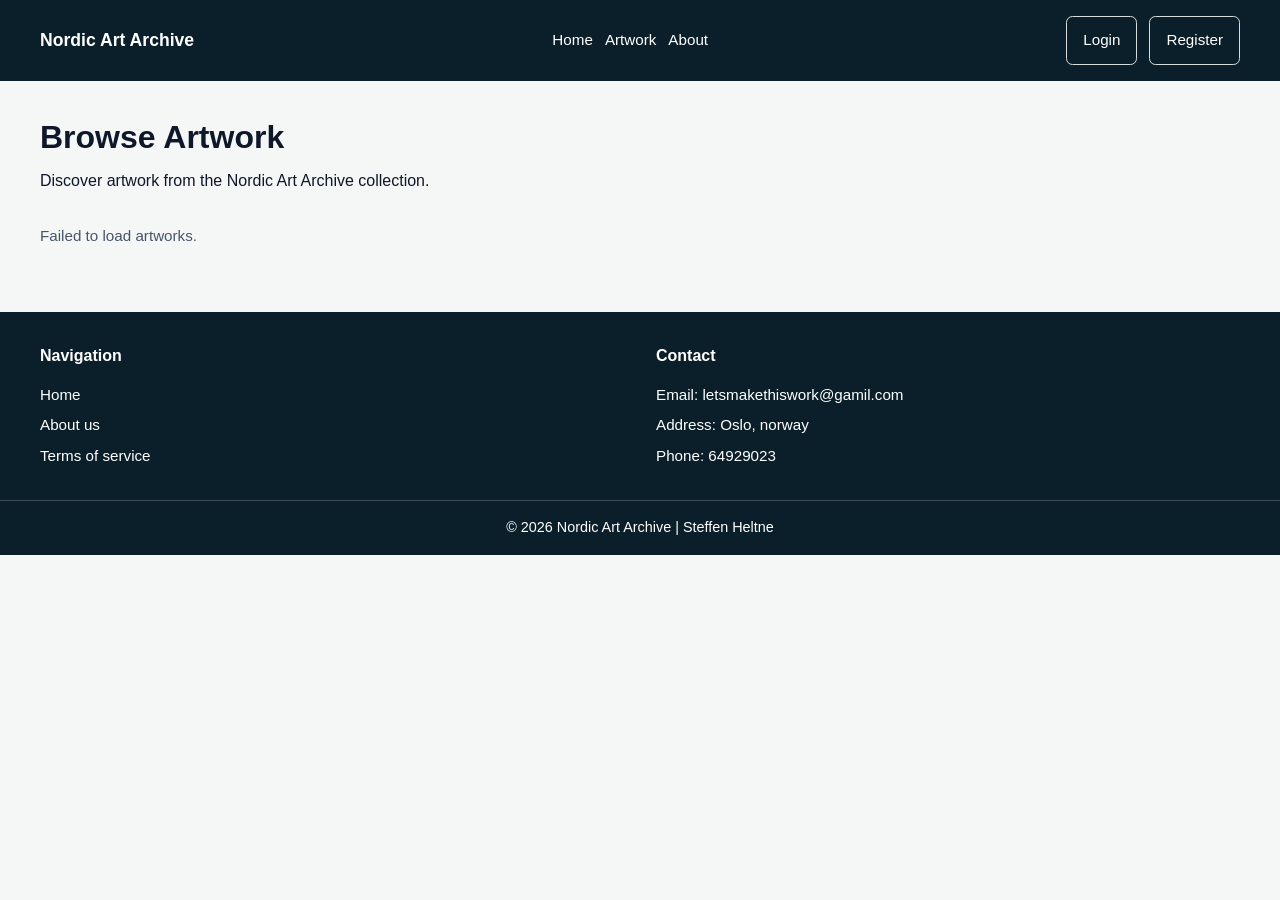
==== commit edcfd848: "changed the dic to  a dic grid for shorter code and added new  id's for better routing" ====
--- a/index.html
+++ b/index.html
@@ -19,116 +19,7 @@
       </section>
 
       <section class="container" aria-label="Artwork feed">
-        <div class="art-grid">
-          <a href="./artwork.html" class="art-card">
-            <img src="#" alt="Artwork preview" class="art-card-image" />
-
-            <div class="art-card-content">
-              <h2 class="art-card-title">Midnight sun</h2>
-              <p class="art-card-artist">Anna berg</p>
-              <p class="art-card-year">2024</p>
-            </div>
-          </a>
-          <a href="#" class="art-card">
-            <img src="#" alt="Artwork preview" class="art-card-image" />
-
-            <div class="art-card-content">
-              <h2 class="art-card-title">Midnight sun</h2>
-              <p class="art-card-artist">Anna berg</p>
-              <p class="art-card-year">2024</p>
-            </div>
-          </a>
-          <a href="#" class="art-card">
-            <img src="#" alt="Artwork preview" class="art-card-image" />
-
-            <div class="art-card-content">
-              <h2 class="art-card-title">Midnight sun</h2>
-              <p class="art-card-artist">Anna berg</p>
-              <p class="art-card-year">2024</p>
-            </div>
-          </a>
-          <a href="#" class="art-card">
-            <img src="#" alt="Artwork preview" class="art-card-image" />
-
-            <div class="art-card-content">
-              <h2 class="art-card-title">Midnight sun</h2>
-              <p class="art-card-artist">Anna berg</p>
-              <p class="art-card-year">2024</p>
-            </div>
-          </a>
-          <a href="#" class="art-card">
-            <img src="#" alt="Artwork preview" class="art-card-image" />
-
-            <div class="art-card-content">
-              <h2 class="art-card-title">Midnight sun</h2>
-              <p class="art-card-artist">Anna berg</p>
-              <p class="art-card-year">2024</p>
-            </div>
-          </a>
-          <a href="#" class="art-card">
-            <img src="#" alt="Artwork preview" class="art-card-image" />
-
-            <div class="art-card-content">
-              <h2 class="art-card-title">Midnight sun</h2>
-              <p class="art-card-artist">Anna berg</p>
-              <p class="art-card-year">2024</p>
-            </div>
-          </a>
-          <a href="#" class="art-card">
-            <img src="#" alt="Artwork preview" class="art-card-image" />
-
-            <div class="art-card-content">
-              <h2 class="art-card-title">Midnight sun</h2>
-              <p class="art-card-artist">Anna berg</p>
-              <p class="art-card-year">2024</p>
-            </div>
-          </a>
-          <a href="#" class="art-card">
-            <img src="#" alt="Artwork preview" class="art-card-image" />
-
-            <div class="art-card-content">
-              <h2 class="art-card-title">Midnight sun</h2>
-              <p class="art-card-artist">Anna berg</p>
-              <p class="art-card-year">2024</p>
-            </div>
-          </a>
-          <a href="#" class="art-card">
-            <img src="#" alt="Artwork preview" class="art-card-image" />
-
-            <div class="art-card-content">
-              <h2 class="art-card-title">Midnight sun</h2>
-              <p class="art-card-artist">Anna berg</p>
-              <p class="art-card-year">2024</p>
-            </div>
-          </a>
-          <a href="#" class="art-card">
-            <img src="#" alt="Artwork preview" class="art-card-image" />
-
-            <div class="art-card-content">
-              <h2 class="art-card-title">Midnight sun</h2>
-              <p class="art-card-artist">Anna berg</p>
-              <p class="art-card-year">2024</p>
-            </div>
-          </a>
-          <a href="#" class="art-card">
-            <img src="#" alt="Artwork preview" class="art-card-image" />
-
-            <div class="art-card-content">
-              <h2 class="art-card-title">Midnight sun</h2>
-              <p class="art-card-artist">Anna berg</p>
-              <p class="art-card-year">2024</p>
-            </div>
-          </a>
-          <a href="#" class="art-card">
-            <img src="#" alt="Artwork preview" class="art-card-image" />
-
-            <div class="art-card-content">
-              <h2 class="art-card-title">Midnight sun</h2>
-              <p class="art-card-artist">Anna berg</p>
-              <p class="art-card-year">2024</p>
-            </div>
-          </a>
-        </div>
+        <div class="art-grid" id="artGrid"></div>
       </section>
     </main>
     <!--My footer with details as contact/email/adress/phone typical small and easy footer-->
@@ -150,7 +41,7 @@
 
       <p class="footer-bottom">© 2026 Nordic Art Archive | Steffen Heltne</p>
     </footer>
-    <script type="module" src="./assets/js/utils/index.js"></script>
+    <script type="module" src="./assets/js/index.js"></script>
     <script type="module" src="./assets/js/components/navbar.js"></script>
   </body>
 </html>
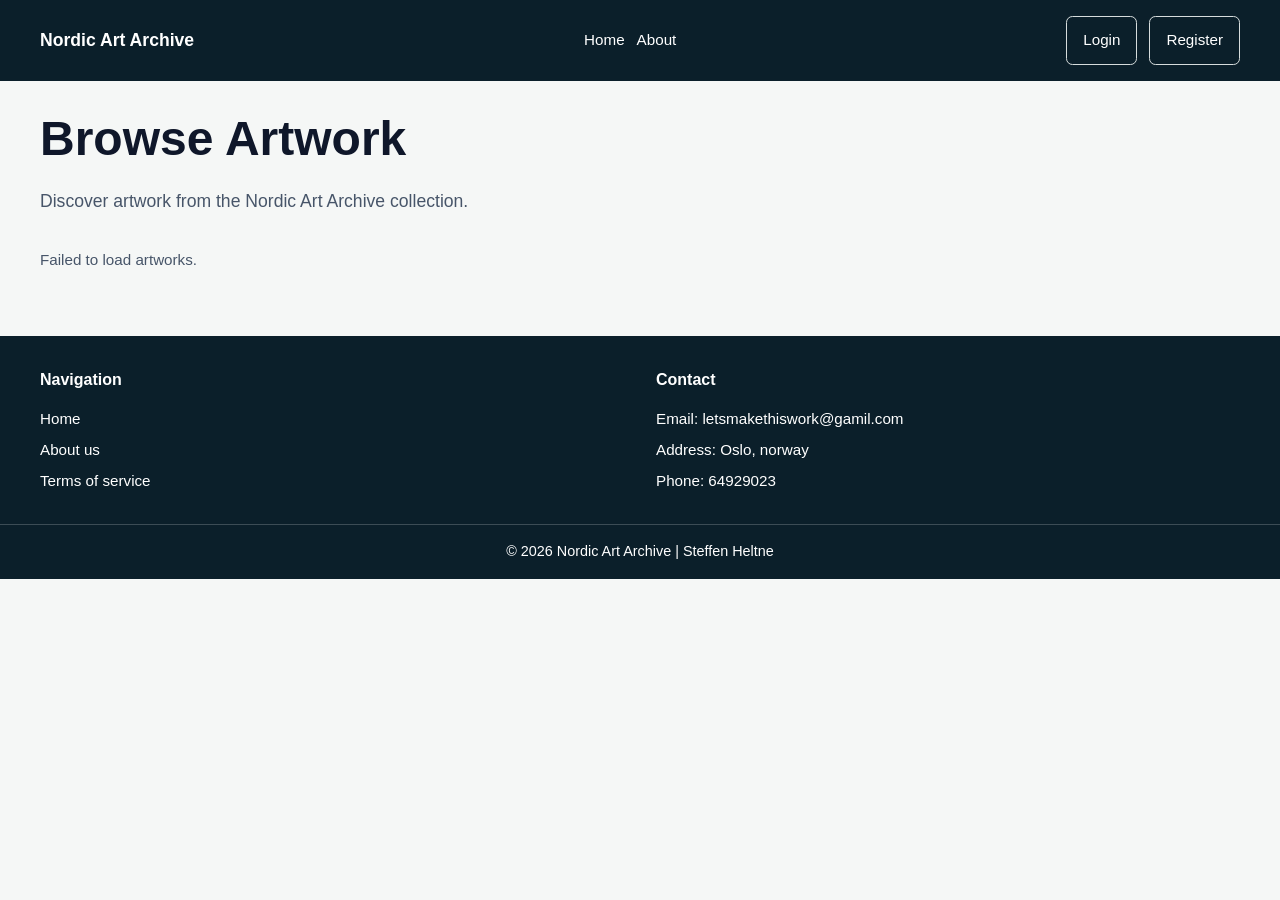
==== commit f71b7307: "fiex about  page and removes variables link" ====
--- a/index.html
+++ b/index.html
@@ -4,7 +4,7 @@
     <meta charset="UTF-8" />
     <meta name="viewport" content="width=device-width, initial-scale=1.0" />
     <title>Nordic Art Archive</title>
-    <link rel="stylesheet" href="./assets/css/variables.css" />
+
     <link rel="stylesheet" href="./assets/css/style.css" />
   </head>
   <body>
--- a/assets/css/style.css
+++ b/assets/css/style.css
@@ -16,3 +16,4 @@
 @import url("./pages/auth.css");
 @import url("./pages/artwork.css");
 @import url("./pages/create.css");
+@import url("./pages/about.css");
